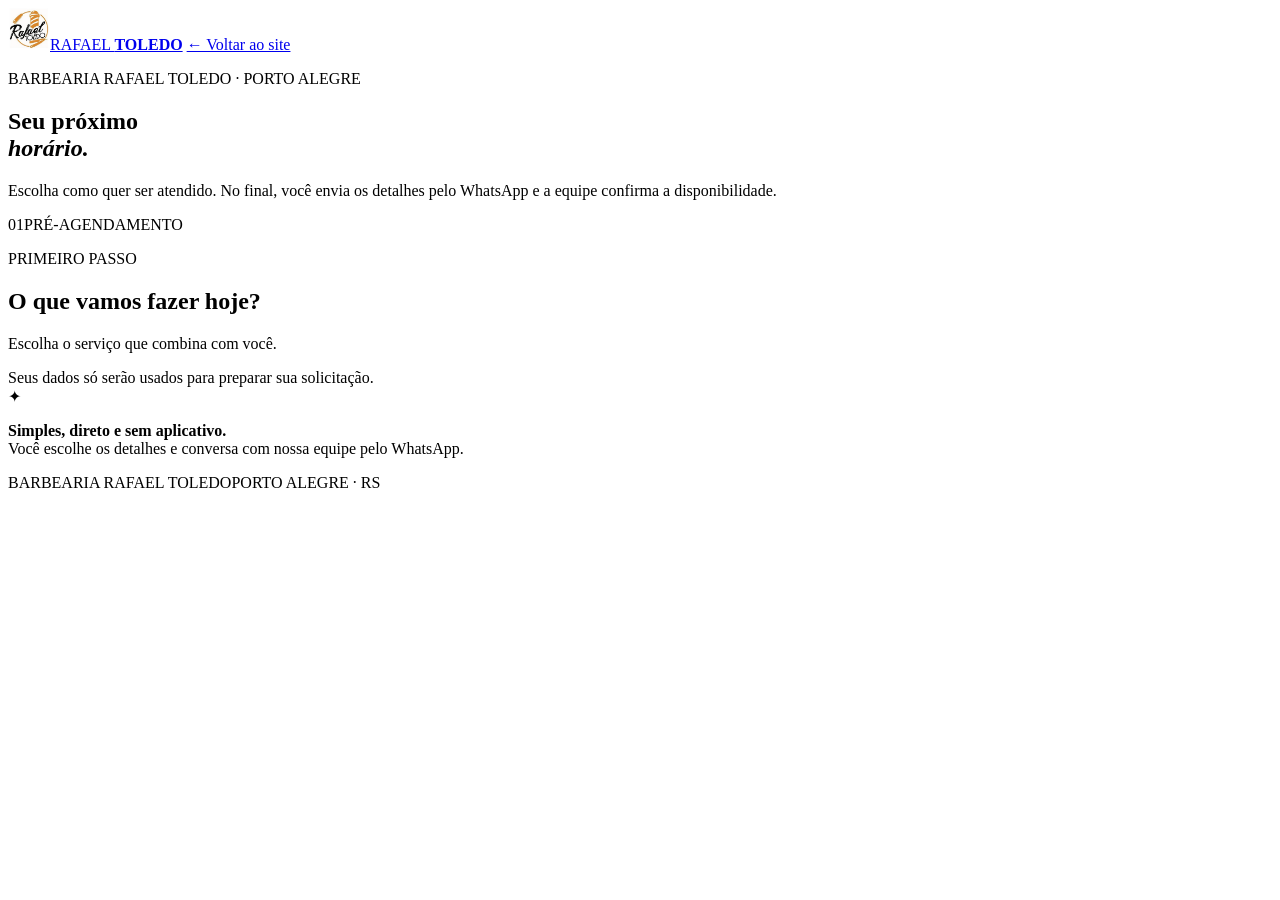
==== agendamento.html @ 10596d1e "Add standalone appointment funnel page" ====
<!doctype html>
<html lang="pt-BR">
<head>
<meta charset="utf-8"><meta name="viewport" content="width=device-width,initial-scale=1,viewport-fit=cover">
<meta name="theme-color" content="#11100e"><meta name="description" content="Escolha seu serviço, unidade e data para solicitar um horário na Barbearia Rafael Toledo.">
<title>Agendar horário | Barbearia Rafael Toledo</title>
<link rel="preconnect" href="https://fonts.googleapis.com"><link rel="preconnect" href="https://fonts.gstatic.com" crossorigin>
<link href="https://fonts.googleapis.com/css2?family=Barlow+Condensed:wght@500;600;700&family=Libre+Franklin:wght@400;500;600;700&display=swap" rel="stylesheet">
<link rel="stylesheet" href="assets/css/agendamento.css"><script src="assets/js/agendamento.js" defer></script>
</head>
<body>
<header class="topbar">
<a class="brand" href="index.html" aria-label="Voltar ao site"><img src="images/logo.webp" alt="" width="42" height="42"><span>RAFAEL <b>TOLEDO</b></span></a>
<a class="back-link" href="index.html">← Voltar ao site</a>
</header>
<main class="page-shell">
<section class="intro"><p class="eyebrow"><span></span> BARBEARIA RAFAEL TOLEDO · PORTO ALEGRE</p><h1>Seu próximo<br><em>horário.</em></h1><p class="intro-copy">Escolha como quer ser atendido. No final, você envia os detalhes pelo WhatsApp e a equipe confirma a disponibilidade.</p></section>
<section class="booking-card" aria-labelledby="stepTitle">
<div class="card-top"><div class="step-indicator"><span id="stepNumber">01</span><span class="step-line"></span><span>PRÉ-AGENDAMENTO</span></div><button class="restart-button" id="restartButton" type="button" hidden>Recomeçar</button></div>
<div class="progress-track" aria-hidden="true"><div class="progress-fill" id="progressFill"></div></div>
<div class="booking-content" aria-live="polite"><p class="section-kicker" id="stepKicker">PRIMEIRO PASSO</p><h2 id="stepTitle" tabindex="-1">O que vamos fazer hoje?</h2><p class="step-description" id="stepDescription">Escolha o serviço que combina com você.</p><div id="stepContent"></div></div>
<div class="card-footer"><button class="back-button" id="backButton" type="button" hidden>← Voltar</button><span class="privacy-note">Seus dados só serão usados para preparar sua solicitação.</span></div>
</section>
<aside class="trust-note"><span class="trust-icon" aria-hidden="true">✦</span><p><strong>Simples, direto e sem aplicativo.</strong><br>Você escolhe os detalhes e conversa com nossa equipe pelo WhatsApp.</p></aside>
</main>
<footer class="site-footer"><span>BARBEARIA RAFAEL TOLEDO</span><span>PORTO ALEGRE · RS</span></footer>
</body></html>
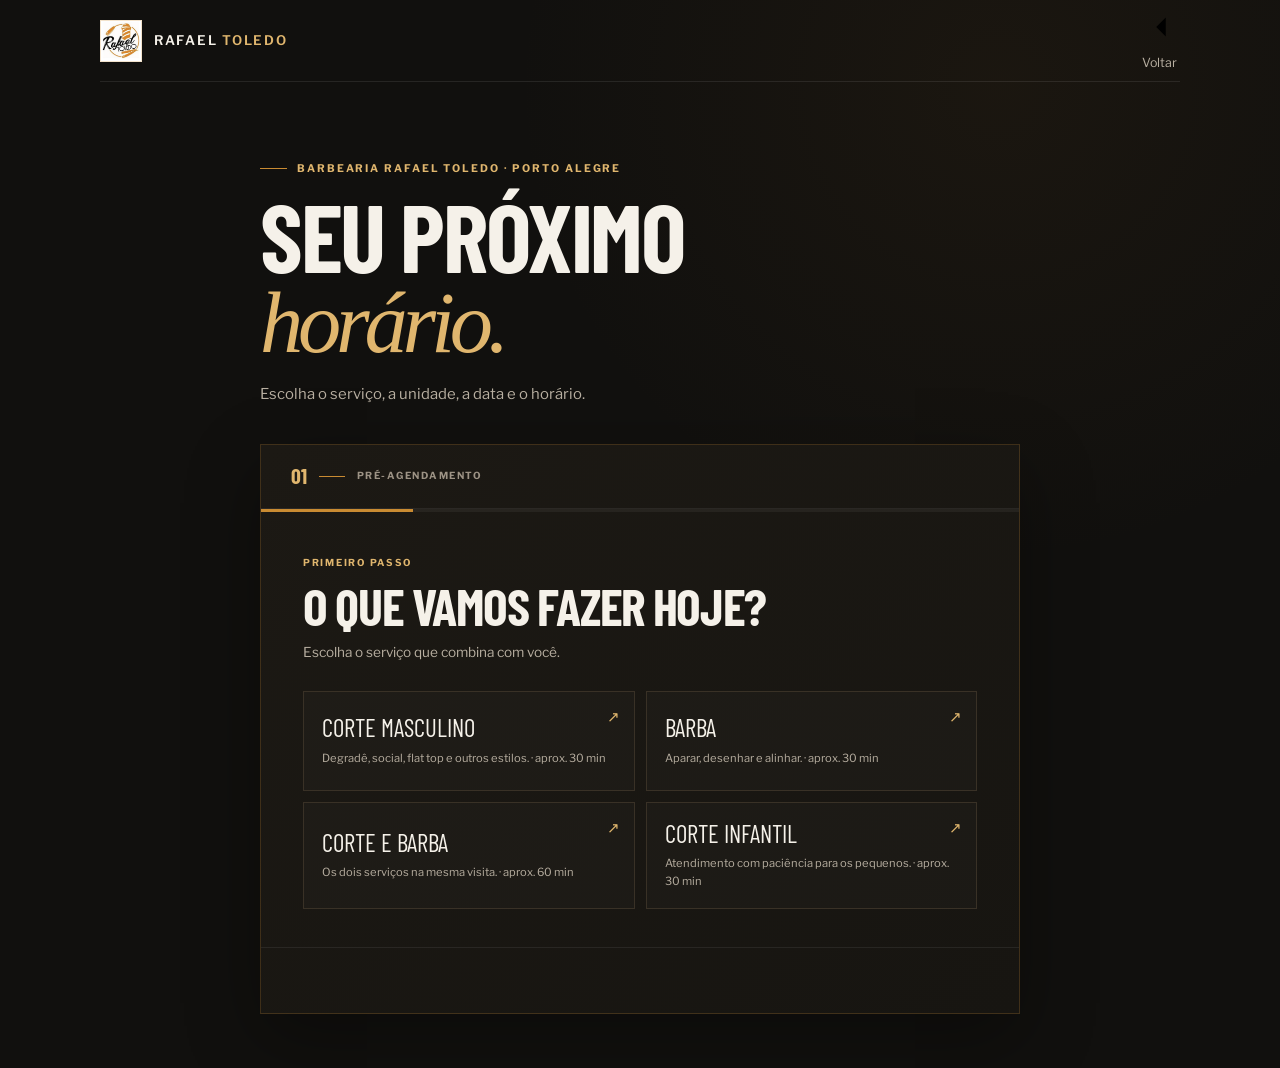
==== commit 01cc81c0: "Simplifica textos e atualiza setas da página de agendamento" ====
--- a/agendamento.html
+++ b/agendamento.html
@@ -11,17 +11,17 @@
 <body>
 <header class="topbar">
 <a class="brand" href="index.html" aria-label="Voltar ao site"><img src="images/logo.webp" alt="" width="42" height="42"><span>RAFAEL <b>TOLEDO</b></span></a>
-<a class="back-link" href="index.html">← Voltar ao site</a>
+<a class="back-link" href="index.html"><svg viewBox="0 0 24 24" aria-hidden="true"><path d="M15 18 9 12l6-6"/></svg> Voltar</a>
 </header>
 <main class="page-shell">
-<section class="intro"><p class="eyebrow"><span></span> BARBEARIA RAFAEL TOLEDO · PORTO ALEGRE</p><h1>Seu próximo<br><em>horário.</em></h1><p class="intro-copy">Escolha como quer ser atendido. No final, você envia os detalhes pelo WhatsApp e a equipe confirma a disponibilidade.</p></section>
+<section class="intro"><p class="eyebrow"><span></span> BARBEARIA RAFAEL TOLEDO · PORTO ALEGRE</p><h1>Seu próximo<br><em>horário.</em></h1><p class="intro-copy">Escolha o serviço, a unidade, a data e o horário.</p></section>
 <section class="booking-card" aria-labelledby="stepTitle">
 <div class="card-top"><div class="step-indicator"><span id="stepNumber">01</span><span class="step-line"></span><span>PRÉ-AGENDAMENTO</span></div><button class="restart-button" id="restartButton" type="button" hidden>Recomeçar</button></div>
 <div class="progress-track" aria-hidden="true"><div class="progress-fill" id="progressFill"></div></div>
-<div class="booking-content" aria-live="polite"><p class="section-kicker" id="stepKicker">PRIMEIRO PASSO</p><h2 id="stepTitle" tabindex="-1">O que vamos fazer hoje?</h2><p class="step-description" id="stepDescription">Escolha o serviço que combina com você.</p><div id="stepContent"></div></div>
-<div class="card-footer"><button class="back-button" id="backButton" type="button" hidden>← Voltar</button><span class="privacy-note">Seus dados só serão usados para preparar sua solicitação.</span></div>
+<div class="booking-content" aria-live="polite"><p class="section-kicker" id="stepKicker">PRIMEIRO PASSO</p><h2 id="stepTitle" tabindex="-1">O que vamos fazer hoje?</h2><p class="step-description" id="stepDescription">Selecione uma opção para continuar.</p><div id="stepContent"></div></div>
+<div class="card-footer"><button class="back-button" id="backButton" type="button" hidden><svg viewBox="0 0 24 24" aria-hidden="true"><path d="M15 18 9 12l6-6"/></svg> Voltar</button></div>
 </section>
-<aside class="trust-note"><span class="trust-icon" aria-hidden="true">✦</span><p><strong>Simples, direto e sem aplicativo.</strong><br>Você escolhe os detalhes e conversa com nossa equipe pelo WhatsApp.</p></aside>
+
 </main>
-<footer class="site-footer"><span>BARBEARIA RAFAEL TOLEDO</span><span>PORTO ALEGRE · RS</span></footer>
+
 </body></html>
--- a/assets/css/agendamento.css
+++ b/assets/css/agendamento.css
@@ -0,0 +1,12 @@
+:root{color-scheme:dark;--bg:#11100e;--text:#f5f1e9;--muted:#b8afa1;--soft:#82796c;--line:#393126;--amber:#c98b32;--amber-light:#e0b66e;--green:#25d366;--display:"Barlow Condensed","Arial Narrow",sans-serif;--body:"Libre Franklin",Arial,sans-serif;--page:min(1080px,calc(100% - 48px))}
+*{box-sizing:border-box}html{min-height:100%;background:var(--bg);scroll-behavior:smooth}body{margin:0;min-height:100vh;background:radial-gradient(ellipse at 78% 8%,#60431d20 0,transparent 34%),var(--bg);color:var(--text);font:400 15px/1.65 var(--body);-webkit-font-smoothing:antialiased}button,a,input{font:inherit}a{color:inherit}button:focus-visible,a:focus-visible,input:focus-visible{outline:3px solid var(--amber-light);outline-offset:4px}
+.topbar{width:var(--page);height:82px;margin:auto;display:flex;align-items:center;justify-content:space-between;border-bottom:1px solid #ffffff16}.brand{display:flex;align-items:center;gap:12px;text-decoration:none;font-size:.83rem;letter-spacing:.13em;font-weight:600}.brand img{width:42px;height:42px;object-fit:contain;background:#fff;border:1px solid #c98b3240}.brand b{color:var(--amber-light);font-weight:600}.back-link{color:var(--muted);font-size:.78rem;text-decoration:none}.back-link:hover{color:var(--amber-light)}
+.page-shell{width:var(--page);max-width:760px;margin:auto;padding:clamp(42px,7vw,78px) 0 54px}.intro{margin-bottom:35px}.eyebrow,.section-kicker{display:flex;align-items:center;gap:10px;color:var(--amber-light);font-size:.66rem;font-weight:700;letter-spacing:.18em}.eyebrow{margin:0 0 19px}.eyebrow span{width:27px;height:1px;background:var(--amber)}h1,h2{font-family:var(--display);font-weight:700;text-transform:uppercase;letter-spacing:-.025em}h1{font-size:clamp(3.6rem,10vw,6rem);line-height:.82;margin:0}h1 em{font-family:Georgia,serif;font-size:.9em;font-weight:400;text-transform:none;color:var(--amber-light);letter-spacing:-.06em}.intro-copy{max-width:510px;margin:22px 0 0;color:var(--muted);font-size:.93rem;line-height:1.85}
+.booking-card{background:linear-gradient(145deg,#1c1914,#171511);border:1px solid #c98b3238;box-shadow:0 24px 70px #0005}.card-top{min-height:64px;padding:0 30px;display:flex;align-items:center;justify-content:space-between;border-bottom:1px solid #ffffff12}.step-indicator{display:flex;align-items:center;gap:12px;color:#9d9385;font-size:.61rem;font-weight:700;letter-spacing:.15em}.step-indicator>span:first-child{color:var(--amber-light);font-family:var(--display);font-size:1.35rem;letter-spacing:0}.step-line{width:26px;height:1px;background:var(--amber)}.restart-button{border:0;background:none;color:var(--muted);font-size:.72rem;text-decoration:underline;text-underline-offset:4px;cursor:pointer}.progress-track{height:3px;background:#ffffff0d}.progress-fill{height:100%;width:20%;background:var(--amber);transition:width .35s}
+.booking-content{padding:clamp(25px,5vw,43px) clamp(22px,5vw,42px) 38px;min-height:380px}.section-kicker{margin:0 0 10px;font-size:.6rem}h2{font-size:clamp(2.1rem,5.5vw,3.25rem);line-height:.98;margin:0 0 10px}.step-description{margin:0 0 27px;color:var(--muted);font-size:.85rem}.option-grid{display:grid;grid-template-columns:1fr 1fr;gap:11px}.option-card{position:relative;min-height:100px;padding:17px 18px;border:1px solid var(--line);background:#ffffff04;color:var(--text);text-align:left;cursor:pointer;transition:border-color .2s,background .2s,transform .2s}.option-card:hover{border-color:#a9772e;background:#c98b320d;transform:translateY(-2px)}.option-card[aria-pressed=true]{border-color:var(--amber);background:#c98b3215;box-shadow:inset 0 0 0 1px var(--amber)}.option-title{display:block;font-family:var(--display);font-size:1.55rem;line-height:1.1;text-transform:uppercase}.option-meta{display:block;margin-top:7px;color:var(--muted);font-size:.7rem}.option-check{position:absolute;top:13px;right:14px;color:var(--amber-light)}.unit-card{min-height:125px}.unit-card .option-title{max-width:85%}.unit-address{display:block;margin-top:8px;color:var(--muted);font-size:.68rem;line-height:1.55}.action-row{display:flex;justify-content:flex-end;margin-top:25px}.primary-button,.whatsapp-button{min-height:52px;padding:0 23px;display:inline-flex;align-items:center;justify-content:center;gap:12px;border:0;background:var(--amber);color:#17120a;font-size:.73rem;font-weight:700;letter-spacing:.08em;text-transform:uppercase;text-decoration:none;cursor:pointer;transition:background .2s,transform .2s}.primary-button:hover,.whatsapp-button:hover{background:var(--amber-light);transform:translateY(-2px)}.primary-button:disabled{opacity:.35;cursor:not-allowed;transform:none}
+.calendar-head{display:flex;align-items:center;justify-content:space-between;margin-bottom:16px}.month-label{font-family:var(--display);font-size:1.55rem;text-transform:uppercase;letter-spacing:.04em}.month-controls{display:flex;gap:7px}.icon-button{width:36px;height:36px;border:1px solid var(--line);background:transparent;color:var(--text);cursor:pointer}.icon-button:hover:not(:disabled){border-color:var(--amber);color:var(--amber-light)}.icon-button:disabled{opacity:.25;cursor:not-allowed}.calendar-grid{display:grid;grid-template-columns:repeat(7,minmax(0,1fr));gap:6px}.weekday{text-align:center;color:var(--soft);font-size:.61rem;font-weight:700;padding:7px 0}.day-button{aspect-ratio:1;border:1px solid transparent;background:#ffffff06;color:var(--text);font-size:.78rem;cursor:pointer}.day-button:hover:not(:disabled){border-color:#9e702e;background:#c98b3210}.day-button:disabled{color:#5e574d;background:transparent;cursor:not-allowed;opacity:.45}.day-button.is-selected{background:var(--amber);border-color:var(--amber);color:#17120a;font-weight:700}.day-button.is-today:not(.is-selected){border-color:#8b642d}.calendar-legend{display:flex;gap:18px;margin-top:15px;color:var(--muted);font-size:.65rem}.legend-dot{display:inline-block;width:7px;height:7px;margin-right:6px;border-radius:50%;background:var(--amber)}.legend-dot.muted{background:#625a4e}
+.time-grid{display:grid;grid-template-columns:repeat(3,minmax(0,1fr));gap:9px}.time-button{min-height:47px;border:1px solid var(--line);background:#ffffff05;color:var(--text);font-size:.78rem;cursor:pointer}.time-button:hover{border-color:#a9772e}.time-button.is-selected{border-color:var(--amber);background:#c98b3220;color:var(--amber-light);box-shadow:inset 0 0 0 1px var(--amber)}.availability-note,.manual-note{margin-top:18px;padding:13px 15px;border-left:2px solid var(--amber);background:#c98b320b;color:var(--muted);font-size:.7rem;line-height:1.65}.manual-note strong{color:var(--text)}.empty-state{padding:25px 18px;border:1px dashed var(--line);color:var(--muted);text-align:center;font-size:.8rem}
+.date-label{display:block;margin:20px 0 8px;color:var(--muted);font-size:.75rem}input[type=date]{width:100%;min-height:49px;padding:10px 13px;border:1px solid var(--line);background:#100f0d;color:var(--text);color-scheme:dark}.summary{display:grid;margin:5px 0 24px;border-top:1px solid var(--line)}.summary-row{display:flex;justify-content:space-between;gap:20px;padding:13px 0;border-bottom:1px solid var(--line);font-size:.76rem}.summary-row span:first-child{color:var(--muted)}.summary-row strong{text-align:right;font-weight:600}.summary-footnote{color:var(--muted);font-size:.7rem;line-height:1.7;margin:0 0 20px}.whatsapp-button{width:100%;background:var(--green);color:#092a15}.whatsapp-button:hover{background:#52e487}.whatsapp-button svg{width:19px;height:19px;fill:currentColor}
+.card-footer{min-height:66px;padding:12px 30px;display:flex;align-items:center;justify-content:space-between;gap:18px;border-top:1px solid #ffffff12}.back-button{padding:8px 0;border:0;background:none;color:var(--muted);font-size:.76rem;cursor:pointer}.back-button:hover{color:var(--amber-light)}.privacy-note{color:#81786b;font-size:.62rem;text-align:right}.trust-note{display:flex;align-items:center;gap:14px;margin-top:23px;color:var(--muted)}.trust-icon{width:36px;height:36px;display:grid;place-items:center;flex:0 0 36px;border:1px solid #c98b3245;border-radius:50%;color:var(--amber-light)}.trust-note p{margin:0;font-size:.7rem;line-height:1.7}.trust-note strong{color:#e9e0d1;font-weight:600}.site-footer{width:var(--page);margin:0 auto;padding:20px 0 28px;display:flex;justify-content:space-between;gap:15px;border-top:1px solid #ffffff16;color:#82796c;font-size:.58rem;letter-spacing:.14em}[hidden]{display:none!important}
+@media(max-width:600px){:root{--page:calc(100% - 32px)}.topbar{height:68px}.brand{font-size:.72rem;gap:9px}.brand img{width:36px;height:36px}.back-link{font-size:.68rem}.page-shell{padding-top:42px;padding-bottom:38px}.intro{margin-bottom:27px}.eyebrow{font-size:.56rem;letter-spacing:.12em}h1{font-size:clamp(3.4rem,17vw,4.8rem)}.intro-copy{font-size:.84rem;line-height:1.75}.card-top{min-height:56px;padding:0 18px}.booking-content{padding:26px 18px 27px;min-height:350px}h2{font-size:2.35rem}.step-description{font-size:.78rem;margin-bottom:22px}.option-grid{grid-template-columns:1fr;gap:8px}.option-card{min-height:83px;padding:14px 15px}.option-title{font-size:1.4rem}.unit-card{min-height:100px}.calendar-grid{gap:4px}.weekday{font-size:.56rem}.day-button{font-size:.72rem}.time-grid{grid-template-columns:repeat(3,minmax(0,1fr));gap:7px}.time-button{min-height:45px;font-size:.73rem}.card-footer{padding:12px 18px;align-items:flex-start;min-height:64px}.privacy-note{max-width:190px;line-height:1.5}.action-row .primary-button{width:100%}.summary-row{font-size:.7rem}.site-footer{font-size:.5rem}}
+@media(prefers-reduced-motion:reduce){*,*::before,*::after{scroll-behavior:auto!important;transition:none!important;animation:none!important}}
